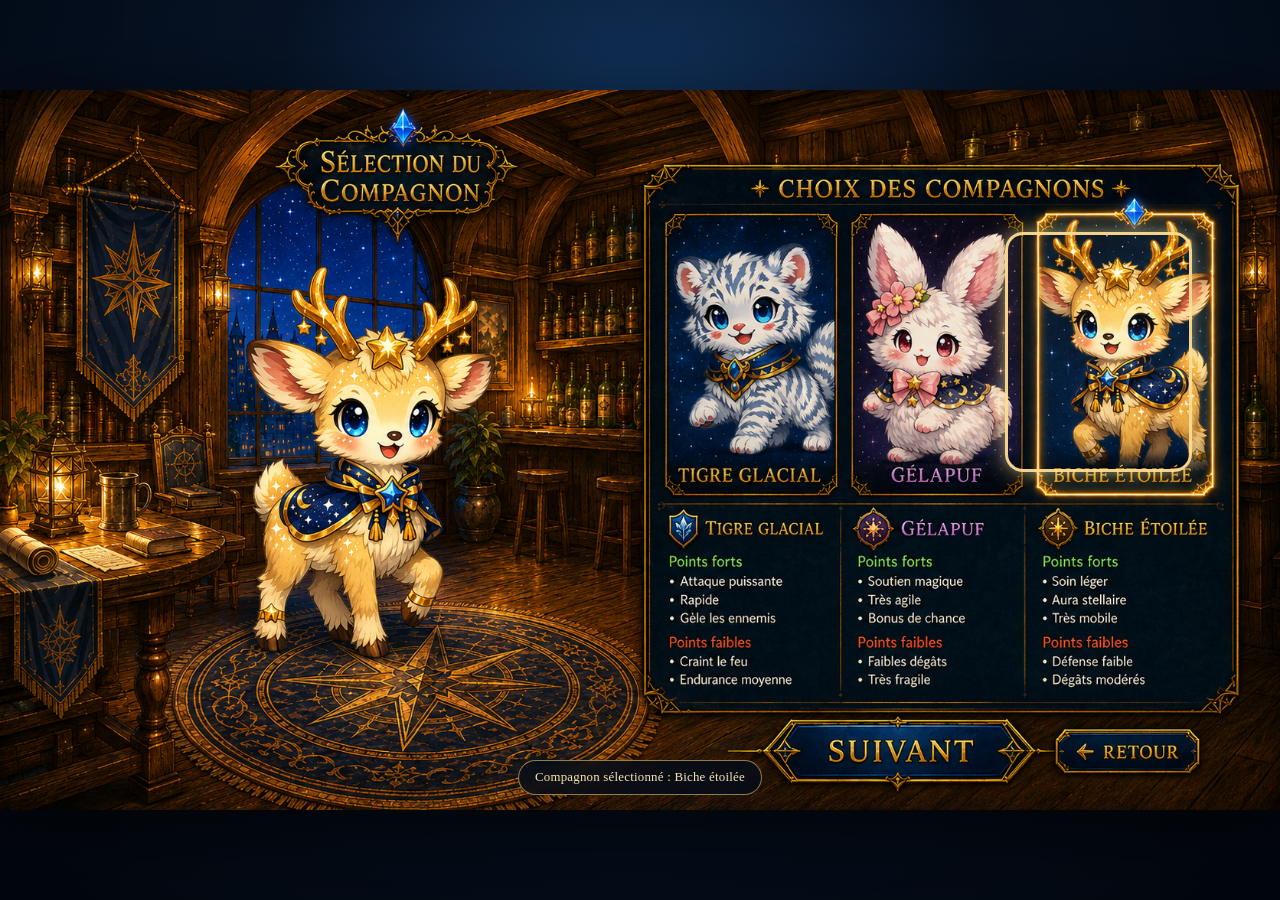
==== companion.html @ 45cc3e72 "Add files via upload" ====
<!doctype html>
<html lang="fr">
<head>
  <meta charset="utf-8">
  <meta name="viewport" content="width=device-width, initial-scale=1">
  <title>Astrea — Sélection du compagnon</title>
  <meta name="theme-color" content="#07152a">
  <link rel="stylesheet" href="css/styles.css">
</head>
<body>
  <main class="app-shell">
    <section class="screen screen--companion" aria-label="Sélection du compagnon">
      <div class="screen-bg" style="background-image:url('assets/background-companion-selection.png')"></div>

      <div class="stage-mask stage-mask--pet" id="petStageMask" aria-hidden="true"></div>
      <div class="hero-stage hero-stage--pet" aria-live="polite">
        <img id="petImage" class="hero-image hero-image--hidden" alt="">
      </div>

      <div class="hotspots hotspots--pets" aria-label="Choix du compagnon">
        <button class="hotspot pet-card" data-pet="tiger" aria-label="Choisir le Tigre glacial" title="Choisir le Tigre glacial"></button>
        <button class="hotspot pet-card" data-pet="gelapuf" aria-label="Choisir Gélapuf" title="Choisir Gélapuf"></button>
        <button class="hotspot pet-card is-selected" data-pet="deer" aria-label="Choisir la Biche étoilée" title="Choisir la Biche étoilée"></button>
      </div>

      <button id="companionNextButton" class="hotspot nav-button nav-button--next" aria-label="Valider le compagnon" title="Valider"></button>
      <button id="companionBackButton" class="hotspot nav-button nav-button--back" aria-label="Retour vers les classes" title="Retour"></button>

      <div class="selection-chip" id="petSelectionChip">Compagnon sélectionné : Biche étoilée</div>
    </section>
  </main>
  <script src="js/companion-selection.js"></script>
</body>
</html>
---- css/styles.css ----
:root {
  --gold: #ffd77b;
  --gold-soft: rgba(255, 218, 114, .55);
  --focus: #fff0b3;
  --bg: #02060d;
}
* { box-sizing: border-box; }
html, body { margin: 0; min-height: 100%; background: #02060d; }
body {
  font-family: Georgia, "Times New Roman", serif;
  overflow: hidden;
}
button { font: inherit; }
.app-shell {
  min-height: 100vh;
  display: grid;
  place-items: center;
  background: radial-gradient(circle at 50% 20%, #143a69 0%, #061224 40%, #02060d 100%);
}
.screen {
  position: relative;
  width: min(100vw, calc(100vh * 1672 / 941));
  aspect-ratio: 1672 / 941;
  overflow: hidden;
  box-shadow: 0 20px 80px rgba(0,0,0,.7);
  background: #081526;
  isolation: isolate;
}
.screen-bg {
  position: absolute;
  inset: 0;
  background-repeat: no-repeat;
  background-position: center;
  background-size: cover;
  pointer-events: none;
}
.hero-stage {
  position: absolute;
  left: 6.2%;
  top: 16.5%;
  width: 41%;
  height: 63.2%;
  z-index: 2;
  pointer-events: none;
}
.hero-stage--pet {
  left: 8.2%;
  top: 22.5%;
  width: 33%;
  height: 52%;
}
.stage-mask {
  position: absolute;
  left: 8%;
  top: 14.5%;
  width: 36%;
  height: 60%;
  border-radius: 30px;
  opacity: 0;
  z-index: 1;
  pointer-events: none;
  transition: opacity .22s ease, background .22s ease;
  background: radial-gradient(circle at 50% 45%, rgba(6,10,20,.98) 0%, rgba(6,10,20,.96) 54%, rgba(6,10,20,.75) 72%, rgba(6,10,20,0) 100%);
  filter: blur(1px);
}
.stage-mask.is-visible { opacity: 1; }
.stage-mask--pet {
  left: 8.5%;
  top: 20%;
  width: 30%;
  height: 46%;
  background: radial-gradient(circle at 50% 45%, rgba(42,20,4,.98) 0%, rgba(42,20,4,.94) 56%, rgba(42,20,4,.55) 74%, rgba(42,20,4,0) 100%);
}
.hero-image {
  position: absolute;
  left: 50%;
  bottom: 0;
  transform: translateX(-50%);
  filter: drop-shadow(0 18px 18px rgba(0,0,0,.55));
  transition: opacity .18s ease, transform .18s ease;
}
.hero-image--hidden { opacity: 0; }
.hero-image.is-visible { opacity: 1; }
.hero-image[data-class="hunter"] { height: 97%; width: auto; left: 49%; }
.hero-image[data-class="wizard"] { height: 100%; width: auto; left: 51%; }
.hero-image[data-class="sage"] { height: 100%; width: auto; left: 50%; }
.hero-image[data-pet="tiger"] { height: 86%; width: auto; left: 50%; }
.hero-image[data-pet="gelapuf"] { height: 88%; width: auto; left: 50%; }
.hero-image[data-pet="deer"] { height: 92%; width: auto; left: 50%; }

.hotspot {
  position: absolute;
  background: transparent;
  border: 0;
  padding: 0;
  margin: 0;
  cursor: pointer;
  z-index: 5;
  border-radius: 18px;
  -webkit-tap-highlight-color: transparent;
}
.hotspot:focus-visible {
  outline: 3px solid var(--focus);
  outline-offset: 2px;
}
.class-card, .pet-card {
  top: 18.6%;
  width: 10.8%;
  height: 34.5%;
}
.class-card:nth-child(1) { left: 50.9%; }
.class-card:nth-child(2) { left: 62.4%; }
.class-card:nth-child(3) { left: 73.9%; }
.class-card:nth-child(4) { left: 85.0%; }
.pet-card {
  top: 19.8%;
  height: 33.2%;
  width: 14.6%;
}
.pet-card:nth-child(1) { left: 48.1%; }
.pet-card:nth-child(2) { left: 63.4%; }
.pet-card:nth-child(3) { left: 78.5%; }
.class-card::after, .pet-card::after, .nav-button::after {
  content: "";
  position: absolute;
  inset: 0;
  border-radius: inherit;
  transition: opacity .18s ease, box-shadow .18s ease, background .18s ease;
  opacity: 0;
}
.class-card:hover::after,
.class-card:focus-visible::after,
.class-card.is-selected::after,
.pet-card:hover::after,
.pet-card:focus-visible::after,
.pet-card.is-selected::after {
  opacity: 1;
  box-shadow: inset 0 0 0 3px rgba(255,221,146,.95), 0 0 22px rgba(255,211,97,.6), 0 0 10px rgba(96,164,255,.25);
  background: linear-gradient(180deg, rgba(255,240,192,.06), rgba(8,13,31,.02));
}
.class-card:not(.is-selected), .pet-card:not(.is-selected) {
  background: rgba(0,0,0,.05);
}
.nav-button--next {
  left: 59.6%;
  top: 86.2%;
  width: 20.3%;
  height: 9.15%;
  border-radius: 999px;
}
.nav-button--back {
  left: 81.2%;
  top: 87.45%;
  width: 11.8%;
  height: 6.9%;
  border-radius: 999px;
}
.nav-button:hover::after, .nav-button:focus-visible::after {
  opacity: 1;
  box-shadow: inset 0 0 0 2px rgba(255,222,139,.9), 0 0 18px rgba(255,205,82,.5);
}
.selection-chip {
  position: absolute;
  left: 50%;
  bottom: 2.1%;
  transform: translateX(-50%);
  z-index: 9;
  padding: .55rem 1rem;
  max-width: 70%;
  background: rgba(5,12,24,.84);
  color: #fcebbb;
  border: 1px solid rgba(255,218,123,.55);
  border-radius: 999px;
  font-size: clamp(12px, 1vw, 17px);
  letter-spacing: .02em;
  text-align: center;
  backdrop-filter: blur(4px);
}
@media (max-width: 980px) {
  .selection-chip { bottom: 1.5%; max-width: 86%; }
}
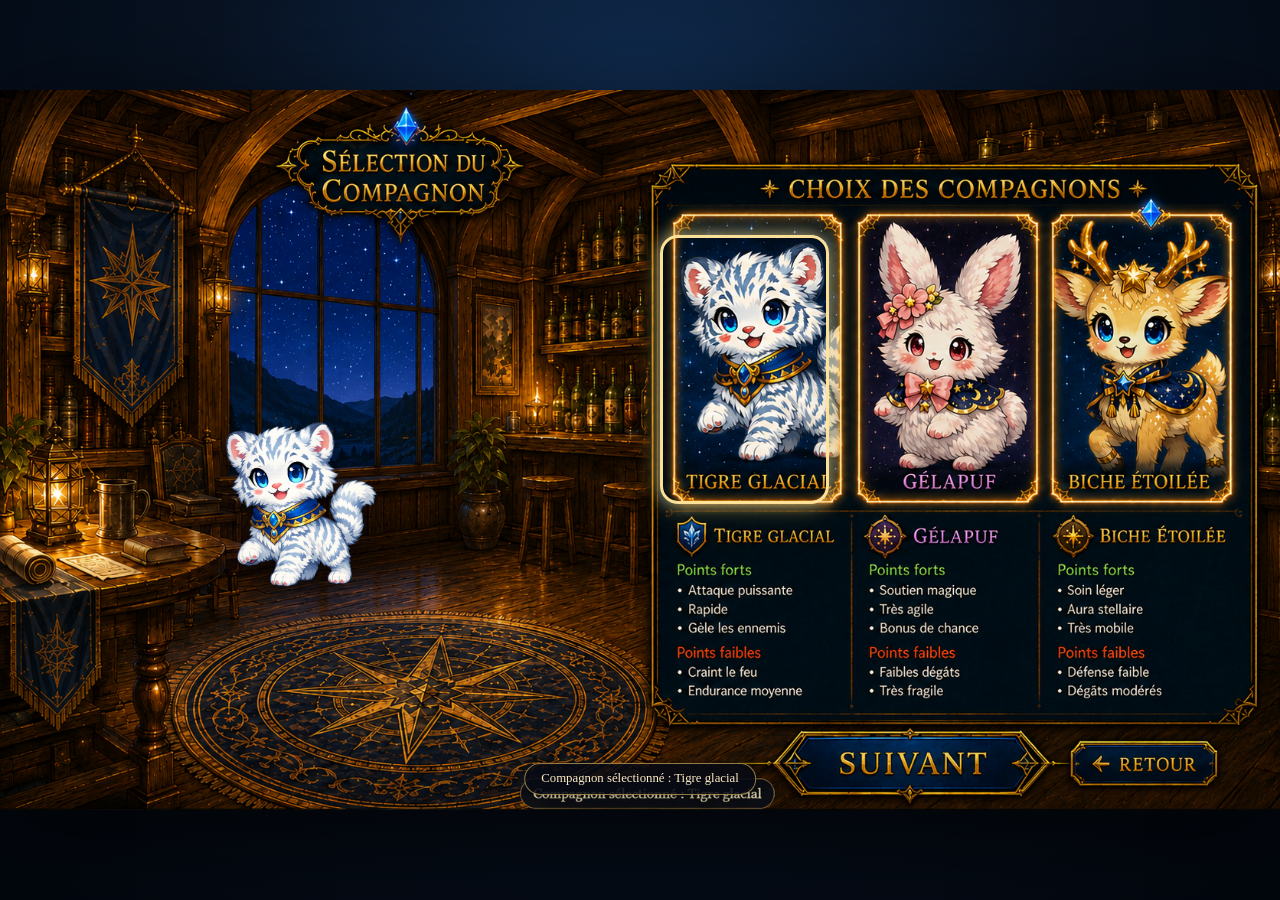
==== commit 157fd7f7: "Add files via upload" ====
--- a/companion.html
+++ b/companion.html
@@ -4,31 +4,24 @@
   <meta charset="utf-8">
   <meta name="viewport" content="width=device-width, initial-scale=1">
   <title>Astrea — Sélection du compagnon</title>
-  <meta name="theme-color" content="#07152a">
   <link rel="stylesheet" href="css/styles.css">
 </head>
 <body>
   <main class="app-shell">
-    <section class="screen screen--companion" aria-label="Sélection du compagnon">
-      <div class="screen-bg" style="background-image:url('assets/background-companion-selection.png')"></div>
-
-      <div class="stage-mask stage-mask--pet" id="petStageMask" aria-hidden="true"></div>
-      <div class="hero-stage hero-stage--pet" aria-live="polite">
-        <img id="petImage" class="hero-image hero-image--hidden" alt="">
+    <section class="screen" aria-label="Sélection du compagnon">
+      <img class="screen-bg" src="assets/background-companions.png" alt="Sélection du compagnon dans la taverne">
+      <div class="stage-shadow stage-shadow--pet"></div>
+      <div class="stage stage--pet"><img id="petSprite" class="sprite" alt=""></div>
+      <div class="hotspots pet-hotspots">
+        <button class="card-btn pet-btn" data-pet="tiger" aria-label="Tigre glacial"></button>
+        <button class="card-btn pet-btn" data-pet="gelapuf" aria-label="Gélapuf"></button>
+        <button class="card-btn pet-btn" data-pet="deer" aria-label="Biche étoilée"></button>
       </div>
-
-      <div class="hotspots hotspots--pets" aria-label="Choix du compagnon">
-        <button class="hotspot pet-card" data-pet="tiger" aria-label="Choisir le Tigre glacial" title="Choisir le Tigre glacial"></button>
-        <button class="hotspot pet-card" data-pet="gelapuf" aria-label="Choisir Gélapuf" title="Choisir Gélapuf"></button>
-        <button class="hotspot pet-card is-selected" data-pet="deer" aria-label="Choisir la Biche étoilée" title="Choisir la Biche étoilée"></button>
-      </div>
-
-      <button id="companionNextButton" class="hotspot nav-button nav-button--next" aria-label="Valider le compagnon" title="Valider"></button>
-      <button id="companionBackButton" class="hotspot nav-button nav-button--back" aria-label="Retour vers les classes" title="Retour"></button>
-
-      <div class="selection-chip" id="petSelectionChip">Compagnon sélectionné : Biche étoilée</div>
+      <button id="petNext" class="nav-btn nav-btn--next" aria-label="Suivant"></button>
+      <button id="petBack" class="nav-btn nav-btn--back" aria-label="Retour"></button>
+      <div id="petStatus" class="status-pill"></div>
     </section>
   </main>
-  <script src="js/companion-selection.js"></script>
+  <script src="js/companions.js"></script>
 </body>
 </html>
--- a/css/styles.css
+++ b/css/styles.css
@@ -1,182 +1,43 @@
 
-:root {
-  --gold: #ffd77b;
-  --gold-soft: rgba(255, 218, 114, .55);
-  --focus: #fff0b3;
-  --bg: #02060d;
+:root{
+  --gold:#ffd77b;
+  --gold2:rgba(255,216,110,.92);
+  --focus:#fff2b6;
 }
-* { box-sizing: border-box; }
-html, body { margin: 0; min-height: 100%; background: #02060d; }
-body {
-  font-family: Georgia, "Times New Roman", serif;
-  overflow: hidden;
-}
-button { font: inherit; }
-.app-shell {
-  min-height: 100vh;
-  display: grid;
-  place-items: center;
-  background: radial-gradient(circle at 50% 20%, #143a69 0%, #061224 40%, #02060d 100%);
-}
-.screen {
-  position: relative;
-  width: min(100vw, calc(100vh * 1672 / 941));
-  aspect-ratio: 1672 / 941;
-  overflow: hidden;
-  box-shadow: 0 20px 80px rgba(0,0,0,.7);
-  background: #081526;
-  isolation: isolate;
-}
-.screen-bg {
-  position: absolute;
-  inset: 0;
-  background-repeat: no-repeat;
-  background-position: center;
-  background-size: cover;
-  pointer-events: none;
-}
-.hero-stage {
-  position: absolute;
-  left: 6.2%;
-  top: 16.5%;
-  width: 41%;
-  height: 63.2%;
-  z-index: 2;
-  pointer-events: none;
-}
-.hero-stage--pet {
-  left: 8.2%;
-  top: 22.5%;
-  width: 33%;
-  height: 52%;
-}
-.stage-mask {
-  position: absolute;
-  left: 8%;
-  top: 14.5%;
-  width: 36%;
-  height: 60%;
-  border-radius: 30px;
-  opacity: 0;
-  z-index: 1;
-  pointer-events: none;
-  transition: opacity .22s ease, background .22s ease;
-  background: radial-gradient(circle at 50% 45%, rgba(6,10,20,.98) 0%, rgba(6,10,20,.96) 54%, rgba(6,10,20,.75) 72%, rgba(6,10,20,0) 100%);
-  filter: blur(1px);
-}
-.stage-mask.is-visible { opacity: 1; }
-.stage-mask--pet {
-  left: 8.5%;
-  top: 20%;
-  width: 30%;
-  height: 46%;
-  background: radial-gradient(circle at 50% 45%, rgba(42,20,4,.98) 0%, rgba(42,20,4,.94) 56%, rgba(42,20,4,.55) 74%, rgba(42,20,4,0) 100%);
-}
-.hero-image {
-  position: absolute;
-  left: 50%;
-  bottom: 0;
-  transform: translateX(-50%);
-  filter: drop-shadow(0 18px 18px rgba(0,0,0,.55));
-  transition: opacity .18s ease, transform .18s ease;
-}
-.hero-image--hidden { opacity: 0; }
-.hero-image.is-visible { opacity: 1; }
-.hero-image[data-class="hunter"] { height: 97%; width: auto; left: 49%; }
-.hero-image[data-class="wizard"] { height: 100%; width: auto; left: 51%; }
-.hero-image[data-class="sage"] { height: 100%; width: auto; left: 50%; }
-.hero-image[data-pet="tiger"] { height: 86%; width: auto; left: 50%; }
-.hero-image[data-pet="gelapuf"] { height: 88%; width: auto; left: 50%; }
-.hero-image[data-pet="deer"] { height: 92%; width: auto; left: 50%; }
-
-.hotspot {
-  position: absolute;
-  background: transparent;
-  border: 0;
-  padding: 0;
-  margin: 0;
-  cursor: pointer;
-  z-index: 5;
-  border-radius: 18px;
-  -webkit-tap-highlight-color: transparent;
-}
-.hotspot:focus-visible {
-  outline: 3px solid var(--focus);
-  outline-offset: 2px;
-}
-.class-card, .pet-card {
-  top: 18.6%;
-  width: 10.8%;
-  height: 34.5%;
-}
-.class-card:nth-child(1) { left: 50.9%; }
-.class-card:nth-child(2) { left: 62.4%; }
-.class-card:nth-child(3) { left: 73.9%; }
-.class-card:nth-child(4) { left: 85.0%; }
-.pet-card {
-  top: 19.8%;
-  height: 33.2%;
-  width: 14.6%;
-}
-.pet-card:nth-child(1) { left: 48.1%; }
-.pet-card:nth-child(2) { left: 63.4%; }
-.pet-card:nth-child(3) { left: 78.5%; }
-.class-card::after, .pet-card::after, .nav-button::after {
-  content: "";
-  position: absolute;
-  inset: 0;
-  border-radius: inherit;
-  transition: opacity .18s ease, box-shadow .18s ease, background .18s ease;
-  opacity: 0;
-}
-.class-card:hover::after,
-.class-card:focus-visible::after,
-.class-card.is-selected::after,
-.pet-card:hover::after,
-.pet-card:focus-visible::after,
-.pet-card.is-selected::after {
-  opacity: 1;
-  box-shadow: inset 0 0 0 3px rgba(255,221,146,.95), 0 0 22px rgba(255,211,97,.6), 0 0 10px rgba(96,164,255,.25);
-  background: linear-gradient(180deg, rgba(255,240,192,.06), rgba(8,13,31,.02));
-}
-.class-card:not(.is-selected), .pet-card:not(.is-selected) {
-  background: rgba(0,0,0,.05);
-}
-.nav-button--next {
-  left: 59.6%;
-  top: 86.2%;
-  width: 20.3%;
-  height: 9.15%;
-  border-radius: 999px;
-}
-.nav-button--back {
-  left: 81.2%;
-  top: 87.45%;
-  width: 11.8%;
-  height: 6.9%;
-  border-radius: 999px;
-}
-.nav-button:hover::after, .nav-button:focus-visible::after {
-  opacity: 1;
-  box-shadow: inset 0 0 0 2px rgba(255,222,139,.9), 0 0 18px rgba(255,205,82,.5);
-}
-.selection-chip {
-  position: absolute;
-  left: 50%;
-  bottom: 2.1%;
-  transform: translateX(-50%);
-  z-index: 9;
-  padding: .55rem 1rem;
-  max-width: 70%;
-  background: rgba(5,12,24,.84);
-  color: #fcebbb;
-  border: 1px solid rgba(255,218,123,.55);
-  border-radius: 999px;
-  font-size: clamp(12px, 1vw, 17px);
-  letter-spacing: .02em;
-  text-align: center;
-  backdrop-filter: blur(4px);
-}
-@media (max-width: 980px) {
-  .selection-chip { bottom: 1.5%; max-width: 86%; }
-}
+*{box-sizing:border-box}
+html,body{margin:0;min-height:100%;background:#02060d}
+body{font-family:Georgia,"Times New Roman",serif;overflow:hidden}
+button{font:inherit}
+.app-shell{min-height:100vh;display:grid;place-items:center;background:radial-gradient(circle at 50% 15%,#102d52 0%,#071120 45%,#02060d 100%)}
+.screen{position:relative;width:min(100vw,calc(100vh * 1672 / 941));aspect-ratio:1672/941;overflow:hidden;background:#0b1423;box-shadow:0 25px 90px rgba(0,0,0,.72)}
+.screen-bg{position:absolute;inset:0;width:100%;height:100%;object-fit:cover;pointer-events:none;user-select:none}
+.stage{position:absolute;z-index:2;pointer-events:none}
+.stage--class{left:8.5%;top:18.5%;width:28%;height:56.5%}
+/* Companion stage lowered and centered on the carpet */
+.stage--pet{left:10.4%;top:34.8%;width:25.2%;height:42.2%}
+.stage-shadow{position:absolute;z-index:1;pointer-events:none;opacity:.22;background:radial-gradient(circle at 50% 60%,rgba(14,10,24,.9) 0%,rgba(14,10,24,.6) 42%,rgba(14,10,24,0) 72%);filter:blur(6px)}
+.stage-shadow--class{left:6.8%;top:20%;width:31%;height:54%}
+/* Shadow aligned to pet standing zone on carpet */
+.stage-shadow--pet{left:10.5%;top:51.2%;width:24.3%;height:17.2%;opacity:.27}
+.sprite{position:absolute;left:50%;bottom:0;transform:translateX(-50%);filter:drop-shadow(0 16px 14px rgba(0,0,0,.44));user-select:none;-webkit-user-drag:none}
+.hotspots{position:absolute;inset:0}
+.card-btn,.nav-btn{position:absolute;background:transparent;border:0;padding:0;margin:0;cursor:pointer;border-radius:18px;-webkit-tap-highlight-color:transparent}
+.card-btn:focus-visible,.nav-btn:focus-visible{outline:3px solid var(--focus);outline-offset:2px}
+.class-btn{top:18.4%;width:10.45%;height:34.8%}
+.class-btn:nth-child(1){left:51.15%}
+.class-btn:nth-child(2){left:62.55%}
+.class-btn:nth-child(3){left:74.0%}
+.class-btn:nth-child(4){left:85.1%}
+/* Repositioned bright borders to match companion cards more precisely */
+.pet-btn{top:20.15%;width:13.2%;height:37.3%}
+.pet-btn:nth-child(1){left:51.55%}
+.pet-btn:nth-child(2){left:66.55%}
+.pet-btn:nth-child(3){left:81.5%}
+.card-btn::after,.nav-btn::after{content:"";position:absolute;inset:0;border-radius:inherit;opacity:0;transition:opacity .18s ease,box-shadow .18s ease,transform .18s ease}
+.card-btn:hover::after,.card-btn:focus-visible::after,.card-btn.is-selected::after{opacity:1;box-shadow:inset 0 0 0 3px rgba(255,220,128,.95),0 0 18px rgba(255,207,83,.60),0 0 10px rgba(114,173,255,.28)}
+.card-btn.is-selected::after{box-shadow:inset 0 0 0 3px rgba(255,228,155,.98),0 0 22px rgba(255,207,83,.70),0 0 14px rgba(114,173,255,.38)}
+.nav-btn--next{left:59.45%;top:86.08%;width:20.45%;height:9.3%;border-radius:999px}
+.nav-btn--back{left:81.35%;top:87.38%;width:11.9%;height:7.15%;border-radius:999px}
+.nav-btn:hover::after,.nav-btn:focus-visible::after{opacity:1;box-shadow:inset 0 0 0 2px rgba(255,223,140,.9),0 0 16px rgba(255,206,87,.54)}
+.status-pill{position:absolute;left:50%;bottom:2.1%;transform:translateX(-50%);z-index:4;padding:.48rem 1rem;border-radius:999px;background:rgba(7,10,20,.88);color:#fceac2;border:1px solid rgba(255,216,110,.55);font-size:clamp(12px,1vw,18px);text-align:center;box-shadow:0 8px 22px rgba(0,0,0,.32)}
+@media (max-width: 1000px){.status-pill{max-width:86%}}
